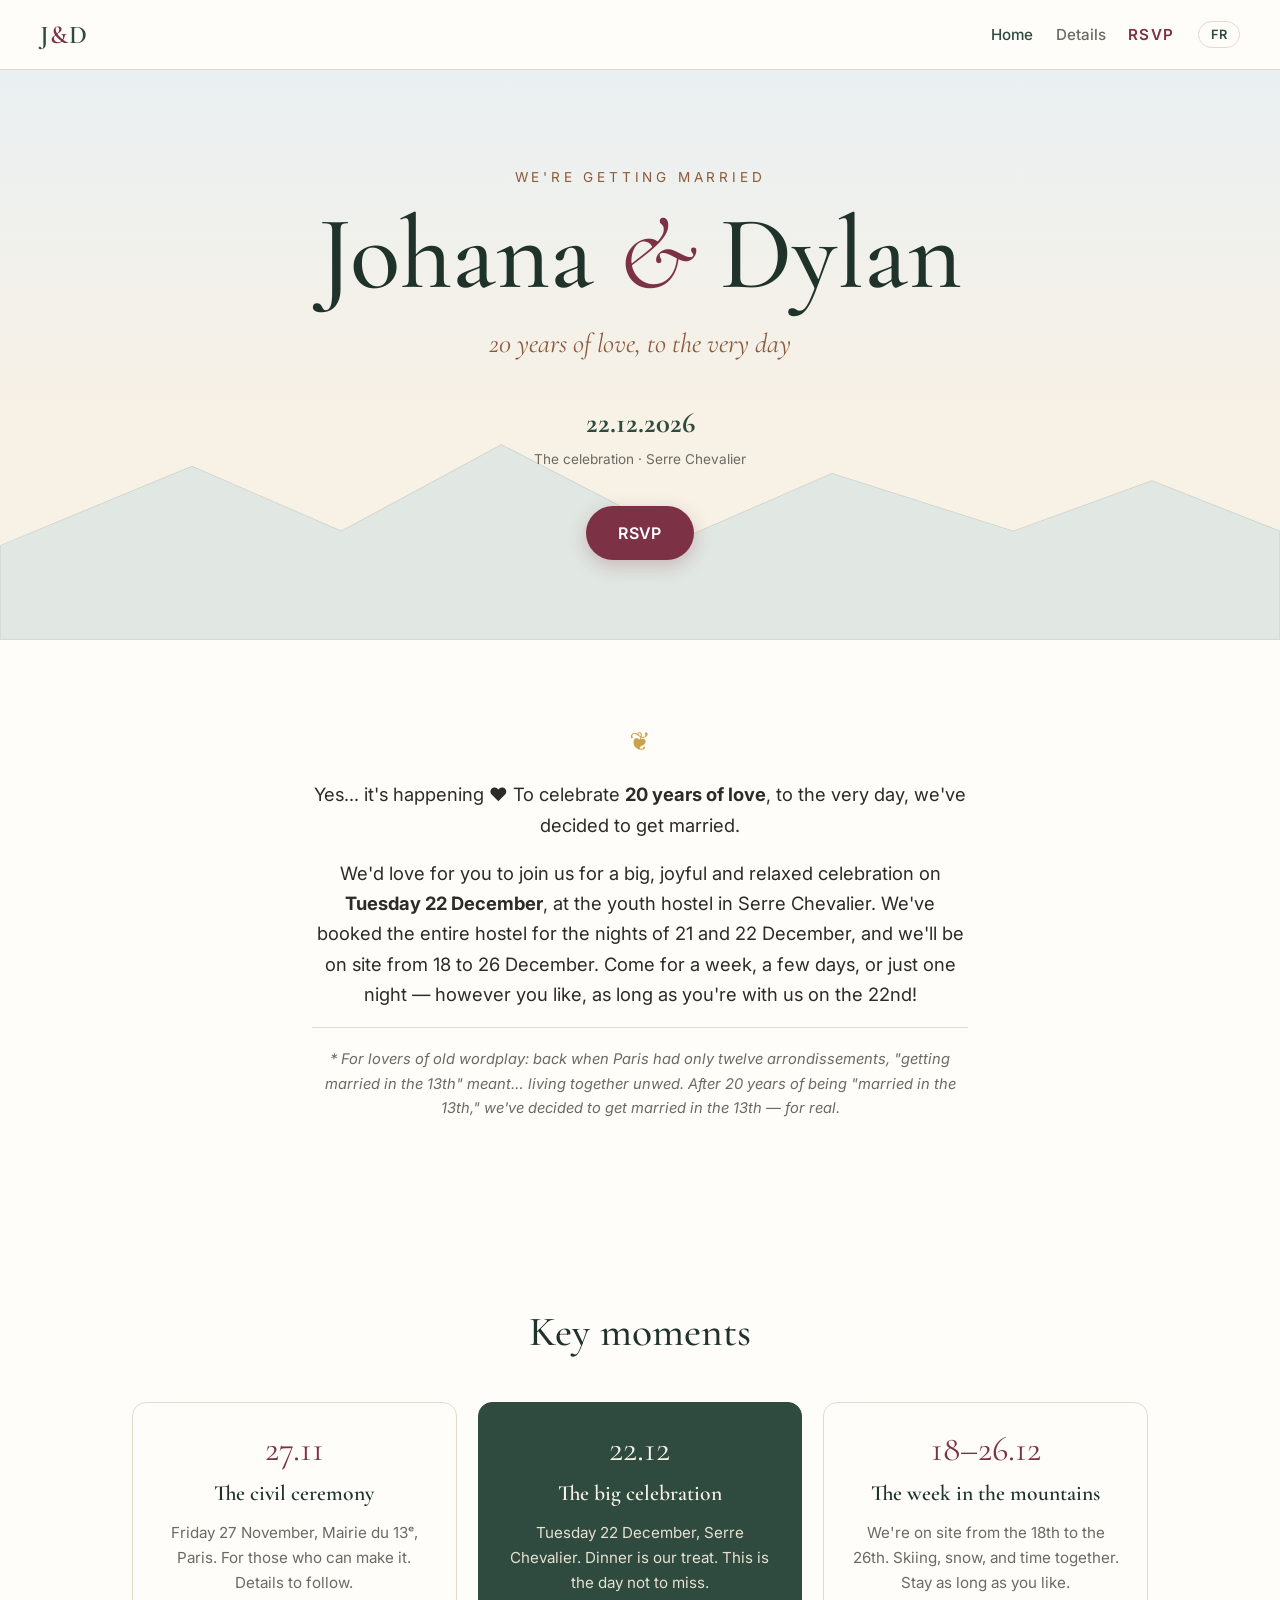
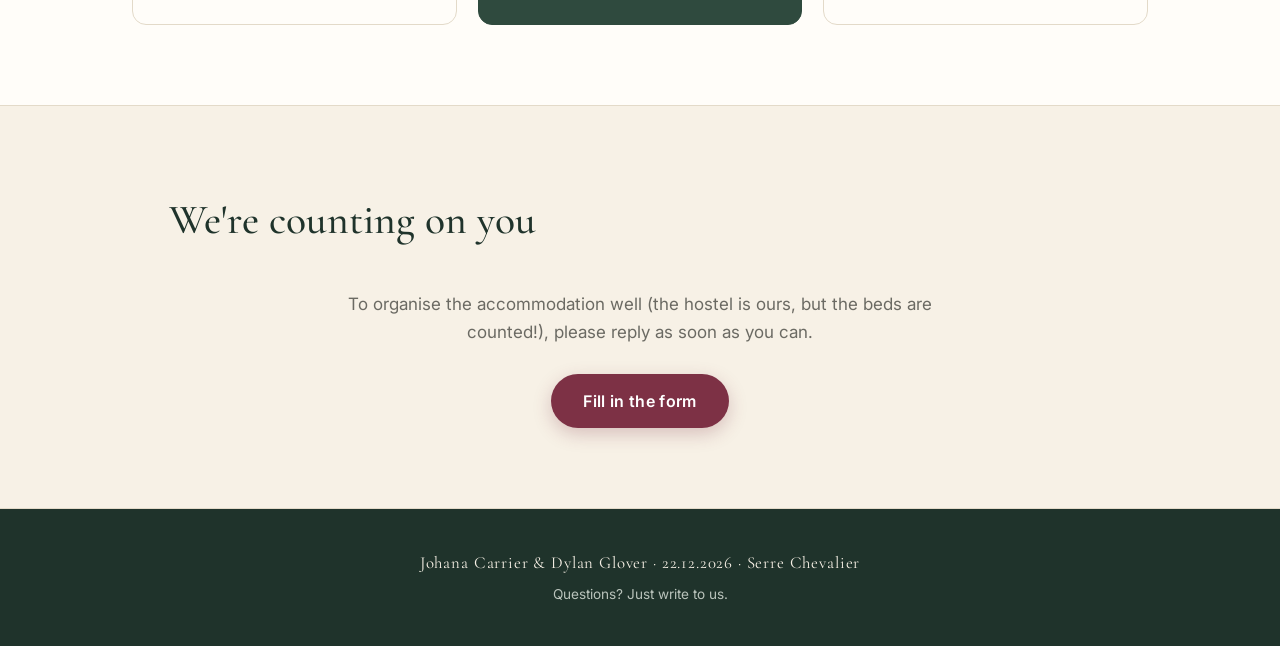
==== index.html @ 28f9acc9 "Wedding site: bilingual static site + RSVP backend + mail-merge Co-Authored-By: Claude Opus 4.8 (1M " ====
<!doctype html>
<html lang="fr" data-lang="fr">
<head>
  <meta charset="utf-8" />
  <meta name="viewport" content="width=device-width, initial-scale=1" />
  <title>Johana & Dylan · 22 décembre 2026</title>
  <meta name="description" content="Johana & Dylan se marient — 22 décembre 2026, Serre Chevalier." />
  <link rel="preconnect" href="https://fonts.googleapis.com" />
  <link rel="preconnect" href="https://fonts.gstatic.com" crossorigin />
  <link href="https://fonts.googleapis.com/css2?family=Cormorant+Garamond:ital,wght@0,400;0,500;0,600;1,400&family=Inter:wght@400;500;600&display=swap" rel="stylesheet" />
  <link rel="stylesheet" href="css/style.css" />
  <link rel="icon" href="assets/favicon.svg" />
</head>
<body>
  <!-- NAV -->
  <header class="nav">
    <a class="brand" href="index.html">J<span class="amp">&amp;</span>D</a>
    <nav class="nav-links">
      <a href="index.html" class="active"><span class="fr">Accueil</span><span class="en">Home</span></a>
      <a href="infos.html"><span class="fr">Infos pratiques</span><span class="en">Details</span></a>
      <a href="rsvp.html" class="cta-link">RSVP</a>
    </nav>
    <button class="lang-toggle" id="langToggle" aria-label="Language">
      <span class="fr">EN</span><span class="en">FR</span>
    </button>
  </header>

  <!-- HERO -->
  <section class="hero">
    <div class="peaks" aria-hidden="true">
      <svg viewBox="0 0 1200 300" preserveAspectRatio="none"><path d="M0,300 L0,170 L180,60 L320,150 L470,30 L640,160 L780,70 L950,150 L1080,80 L1200,150 L1200,300 Z"/></svg>
    </div>
    <div class="hero-inner">
      <p class="eyebrow"><span class="fr">Nous nous marions</span><span class="en">We're getting married</span></p>
      <h1 class="names">Johana <span class="amp">&amp;</span> Dylan</h1>
      <p class="tagline"><span class="fr">20 ans d'amour, jour pour jour</span><span class="en">20 years of love, to the very day</span></p>
      <div class="hero-dates">
        <div><strong>22.12.2026</strong><span class="fr">La grande fête · Serre Chevalier</span><span class="en">The celebration · Serre Chevalier</span></div>
      </div>
      <a href="rsvp.html" class="btn btn-primary">
        <span class="fr">Répondre à l'invitation</span><span class="en">RSVP</span>
      </a>
    </div>
  </section>

  <!-- STORY -->
  <section class="section story">
    <span class="ornament">❦</span>
    <div class="fr">
      <p>Et oui… ❤️ Pour célébrer <strong>20 ans d'histoire d'amour</strong>, jour pour jour, nous avons décidé de nous marier.</p>
      <p>Nous vous donnons rendez-vous pour une grande fête, joyeuse et simple, le <strong>mardi 22 décembre</strong>, à l'auberge de jeunesse de Serre Chevalier. Nous avons privatisé toute l'auberge pour les nuits des 21 et 22 décembre. Nous y serons du 18 au 26 décembre : venez une semaine, quelques jours, une nuit… comme vous voulez, du moment que vous êtes avec nous le 22 !</p>
      <p class="wink">* Pour les amoureux des vieux jeux de mots : autrefois, quand Paris ne comptait que douze arrondissements, « se marier dans le 13ᵉ » signifiait… vivre en union libre. Après 20 ans à être « mariés dans le 13ᵉ », nous avons donc décidé de… nous marier dans le 13ᵉ, pour de vrai.</p>
    </div>
    <div class="en">
      <p>Yes… it's happening ❤️ To celebrate <strong>20 years of love</strong>, to the very day, we've decided to get married.</p>
      <p>We'd love for you to join us for a big, joyful and relaxed celebration on <strong>Tuesday 22 December</strong>, at the youth hostel in Serre Chevalier. We've booked the entire hostel for the nights of 21 and 22 December, and we'll be on site from 18 to 26 December. Come for a week, a few days, or just one night — however you like, as long as you're with us on the 22nd!</p>
      <p class="wink">* For lovers of old wordplay: back when Paris had only twelve arrondissements, "getting married in the 13th" meant… living together unwed. After 20 years of being "married in the 13th," we've decided to get married in the 13th — for real.</p>
    </div>
  </section>

  <!-- KEY DATES -->
  <section class="section dates-grid">
    <h2><span class="fr">Les temps forts</span><span class="en">Key moments</span></h2>
    <div class="cards">
      <article class="card">
        <span class="card-date">27.11</span>
        <h3><span class="fr">La cérémonie civile</span><span class="en">The civil ceremony</span></h3>
        <p><span class="fr">Vendredi 27 novembre, Mairie du 13ᵉ, Paris. Pour celleux qui peuvent. Détails à venir.</span><span class="en">Friday 27 November, Mairie du 13ᵉ, Paris. For those who can make it. Details to follow.</span></p>
      </article>
      <article class="card highlight">
        <span class="card-date">22.12</span>
        <h3><span class="fr">La grande fête</span><span class="en">The big celebration</span></h3>
        <p><span class="fr">Mardi 22 décembre, Serre Chevalier. Le dîner est notre cadeau. C'est le jour à ne pas manquer.</span><span class="en">Tuesday 22 December, Serre Chevalier. Dinner is our treat. This is the day not to miss.</span></p>
      </article>
      <article class="card">
        <span class="card-date">18–26.12</span>
        <h3><span class="fr">La semaine à la montagne</span><span class="en">The week in the mountains</span></h3>
        <p><span class="fr">Nous sommes sur place du 18 au 26. Ski, neige, et du temps ensemble. Restez autant que vous voulez.</span><span class="en">We're on site from the 18th to the 26th. Skiing, snow, and time together. Stay as long as you like.</span></p>
      </article>
    </div>
  </section>

  <!-- CTA -->
  <section class="section cta-band">
    <h2><span class="fr">On compte sur vous</span><span class="en">We're counting on you</span></h2>
    <p><span class="fr">Pour organiser au mieux l'hébergement (l'auberge est privatisée mais les lits sont comptés !), merci de répondre dès que possible.</span><span class="en">To organise the accommodation well (the hostel is ours, but the beds are counted!), please reply as soon as you can.</span></p>
    <a href="rsvp.html" class="btn btn-primary"><span class="fr">Remplir le formulaire</span><span class="en">Fill in the form</span></a>
  </section>

  <footer class="footer">
    <p class="mono">Johana Carrier &amp; Dylan Glover · 22.12.2026 · Serre Chevalier</p>
    <p class="tiny"><span class="fr">Des questions ? Écrivez-nous.</span><span class="en">Questions? Just write to us.</span></p>
  </footer>

  <script src="js/main.js"></script>
</body>
</html>
---- css/style.css ----
:root{
  --pine:#2f4a3e; --pine-dark:#1f332b; --wood:#8a5a3b;
  --cream:#f7f1e6; --snow:#fffdf9; --berry:#7d3145; --gold:#c9a24b;
  --ink:#2b2b28; --muted:#6b6a63; --line:#e3dac9;
  --radius:14px; --maxw:1080px;
  --serif:"Cormorant Garamond",Georgia,serif;
  --sans:"Inter",system-ui,-apple-system,sans-serif;
}
*{box-sizing:border-box}
html,body{margin:0}
body{font-family:var(--sans);color:var(--ink);background:var(--snow);line-height:1.65;font-size:17px}
img{max-width:100%}
a{color:var(--pine);text-decoration:none}

/* language switch */
[data-lang="fr"] .en{display:none}
[data-lang="en"] .fr{display:none}

/* NAV */
.nav{position:sticky;top:0;z-index:20;display:flex;align-items:center;gap:1.5rem;
  padding:.85rem clamp(1rem,4vw,2.5rem);background:rgba(255,253,249,.9);
  backdrop-filter:blur(8px);border-bottom:1px solid var(--line)}
.brand{font-family:var(--serif);font-size:1.6rem;font-weight:600;color:var(--pine);letter-spacing:.03em}
.brand .amp{color:var(--berry)}
.nav-links{display:flex;gap:1.4rem;margin-left:auto;align-items:center;font-size:.95rem}
.nav-links a{color:var(--muted);font-weight:500}
.nav-links a.active,.nav-links a:hover{color:var(--pine)}
.cta-link{color:var(--berry)!important;font-weight:600!important;letter-spacing:.08em}
.lang-toggle{border:1px solid var(--line);background:transparent;border-radius:999px;
  padding:.3rem .75rem;font-family:var(--sans);font-weight:600;font-size:.8rem;color:var(--pine);cursor:pointer}
.lang-toggle:hover{background:var(--cream)}

/* HERO */
.hero{position:relative;overflow:hidden;background:linear-gradient(180deg,#eaf0f2 0%,var(--cream) 60%);
  padding:clamp(3rem,9vw,6rem) 1.5rem 0;text-align:center}
.peaks{position:absolute;left:0;right:0;bottom:0;height:38%;opacity:.9}
.peaks svg{width:100%;height:100%}
.peaks path{fill:#dfe6e2;stroke:#c7cfca;stroke-width:1}
.hero-inner{position:relative;z-index:2;max-width:760px;margin:0 auto;padding-bottom:5rem}
.eyebrow{font-size:.85rem;letter-spacing:.28em;text-transform:uppercase;color:var(--wood);margin:0 0 .8rem}
.names{font-family:var(--serif);font-weight:500;font-size:clamp(3rem,11vw,6.5rem);line-height:1;margin:0;color:var(--pine-dark)}
.names .amp{color:var(--berry);font-style:italic;font-weight:400}
.tagline{font-family:var(--serif);font-style:italic;font-size:clamp(1.2rem,3.5vw,1.7rem);color:var(--wood);margin:1rem 0 2rem}
.hero-dates{display:flex;justify-content:center;gap:2rem;margin-bottom:2.2rem}
.hero-dates div{display:flex;flex-direction:column;gap:.15rem}
.hero-dates strong{font-family:var(--serif);font-size:1.8rem;color:var(--pine)}
.hero-dates span{font-size:.85rem;color:var(--muted)}

/* BUTTONS */
.btn{display:inline-block;padding:.85rem 2rem;border-radius:999px;font-weight:600;font-size:1rem;
  cursor:pointer;border:none;transition:transform .12s ease,box-shadow .2s ease;letter-spacing:.02em}
.btn-primary{background:var(--berry);color:#fff;box-shadow:0 6px 18px rgba(125,49,69,.25)}
.btn-primary:hover{transform:translateY(-2px);box-shadow:0 10px 24px rgba(125,49,69,.32)}
.btn-ghost{background:transparent;border:1.5px solid var(--pine);color:var(--pine)}
.btn:disabled{opacity:.5;cursor:wait;transform:none}

/* SECTIONS */
.section{max-width:var(--maxw);margin:0 auto;padding:clamp(3rem,7vw,5rem) clamp(1.2rem,5vw,2rem)}
.section h2{font-family:var(--serif);font-size:clamp(1.8rem,5vw,2.6rem);color:var(--pine-dark);text-align:center;margin:0 0 2.2rem;font-weight:500}
.story{max-width:720px;text-align:center;font-size:1.15rem}
.story p{margin:1.1rem 0}
.ornament{display:block;font-size:1.6rem;color:var(--gold);margin-bottom:1rem}
.wink{font-size:.92rem;color:var(--muted);font-style:italic;border-top:1px solid var(--line);padding-top:1.2rem;margin-top:1.8rem}

/* CARDS */
.cards{display:grid;grid-template-columns:repeat(auto-fit,minmax(240px,1fr));gap:1.3rem}
.card{background:var(--snow);border:1px solid var(--line);border-radius:var(--radius);padding:1.8rem 1.5rem;text-align:center}
.card.highlight{background:var(--pine);color:var(--cream);border-color:var(--pine)}
.card.highlight h3,.card.highlight .card-date{color:var(--cream)}
.card.highlight p{color:#e5e0d2}
.card-date{font-family:var(--serif);font-size:2.2rem;color:var(--berry);display:block;line-height:1}
.card h3{font-family:var(--serif);font-weight:600;font-size:1.35rem;margin:.6rem 0 .5rem;color:var(--pine-dark)}
.card p{font-size:.95rem;color:var(--muted);margin:0}

/* CTA BAND */
.cta-band{text-align:center;background:var(--cream);max-width:none;border-top:1px solid var(--line);border-bottom:1px solid var(--line)}
.cta-band>*{max-width:640px;margin-left:auto;margin-right:auto}
.cta-band p{color:var(--muted);margin-bottom:1.8rem}

/* FOOTER */
.footer{text-align:center;padding:2.5rem 1.5rem;background:var(--pine-dark);color:var(--cream)}
.footer .mono{font-family:var(--serif);letter-spacing:.05em;font-size:1.05rem;margin:0 0 .4rem}
.footer .tiny{font-size:.85rem;color:#b9c3bb;margin:0}

/* ===== INFOS PAGE ===== */
.page-head{text-align:center;background:linear-gradient(180deg,#eaf0f2,var(--cream));padding:clamp(2.5rem,7vw,4rem) 1.5rem}
.page-head h1{font-family:var(--serif);font-weight:500;font-size:clamp(2.2rem,7vw,3.4rem);color:var(--pine-dark);margin:.2rem 0}
.page-head p{color:var(--wood);font-style:italic;font-family:var(--serif);font-size:1.2rem;margin:0}
.info-block{max-width:820px;margin:0 auto;padding:clamp(2rem,5vw,3rem) clamp(1.2rem,5vw,2rem);border-bottom:1px solid var(--line)}
.info-block h2{font-family:var(--serif);font-size:1.8rem;color:var(--pine);margin:0 0 1rem;display:flex;align-items:center;gap:.6rem}
.info-block h2 .ic{font-size:1.5rem}
.info-block h3{font-family:var(--serif);font-size:1.25rem;color:var(--pine-dark);margin:1.4rem 0 .4rem}
.info-block p,.info-block li{color:#43423d}
.pricetable{width:100%;border-collapse:collapse;margin:1rem 0;font-size:.97rem}
.pricetable td{padding:.6rem .5rem;border-bottom:1px solid var(--line);vertical-align:top}
.pricetable td:last-child{text-align:right;font-weight:600;color:var(--pine);white-space:nowrap}
.pill{display:inline-block;background:var(--cream);border:1px solid var(--line);border-radius:999px;padding:.15rem .7rem;font-size:.82rem;color:var(--wood);margin:.15rem .2rem}
.callout{background:var(--cream);border-left:3px solid var(--gold);border-radius:8px;padding:1rem 1.2rem;margin:1.2rem 0;font-size:.95rem}
.callout.warn{border-left-color:var(--berry)}
.roomgrid{display:grid;grid-template-columns:repeat(auto-fit,minmax(130px,1fr));gap:.8rem;margin:1rem 0}
.roomgrid .rc{background:var(--snow);border:1px solid var(--line);border-radius:10px;padding:1rem;text-align:center}
.roomgrid .rc b{font-family:var(--serif);font-size:1.8rem;color:var(--berry);display:block}
.linkrow{display:flex;flex-wrap:wrap;gap:.8rem;margin-top:1rem}
.faq details{border:1px solid var(--line);border-radius:10px;padding:.4rem 1rem;margin:.6rem 0;background:var(--snow)}
.faq summary{cursor:pointer;font-weight:600;color:var(--pine);padding:.6rem 0}
.faq p{margin:.3rem 0 .9rem}

/* ===== RSVP FORM ===== */
.form-wrap{max-width:680px;margin:0 auto;padding:clamp(1.5rem,5vw,2.5rem) clamp(1.1rem,5vw,1.8rem)}
.field{margin:1.5rem 0}
.field>label,.field .qlabel{display:block;font-weight:600;color:var(--pine-dark);margin-bottom:.5rem}
.field .hint{font-weight:400;color:var(--muted);font-size:.88rem;display:block;margin-top:.1rem}
input[type=text],input[type=email],input[type=number],textarea,select{
  width:100%;padding:.7rem .9rem;border:1px solid var(--line);border-radius:10px;font:inherit;background:var(--snow);color:var(--ink)}
input:focus,textarea:focus,select:focus{outline:none;border-color:var(--pine);box-shadow:0 0 0 3px rgba(47,74,62,.12)}
textarea{min-height:90px;resize:vertical}
.row2{display:grid;grid-template-columns:1fr 1fr;gap:1rem}
.optionset{display:flex;flex-wrap:wrap;gap:.6rem}
.optionset label{flex:1;min-width:140px;border:1px solid var(--line);border-radius:10px;padding:.7rem .9rem;cursor:pointer;background:var(--snow);transition:.15s}
.optionset input{position:absolute;opacity:0}
.optionset label:has(input:checked){border-color:var(--berry);background:#fdf3f5;box-shadow:0 0 0 2px rgba(125,49,69,.15)}
.nights{display:grid;grid-template-columns:repeat(auto-fit,minmax(72px,1fr));gap:.5rem}
.nights label{text-align:center;border:1px solid var(--line);border-radius:10px;padding:.6rem .2rem;cursor:pointer;font-size:.85rem;background:var(--snow)}
.nights label:has(input:checked){border-color:var(--pine);background:var(--pine);color:var(--cream)}
.nights label b{display:block;font-family:var(--serif);font-size:1.3rem}
.nights input{position:absolute;opacity:0}
.conditional{display:none}
.conditional.show{display:block;animation:fade .3s ease}
@keyframes fade{from{opacity:0;transform:translateY(-4px)}to{opacity:1}}
.form-note{font-size:.88rem;color:var(--muted);background:var(--cream);border-radius:10px;padding:.9rem 1.1rem;margin:1.2rem 0}
.msg{padding:1rem 1.2rem;border-radius:10px;margin:1rem 0;display:none}
.msg.err{display:block;background:#fbeaee;color:var(--berry);border:1px solid #e6c3cd}
.thankyou{display:none;text-align:center;padding:3rem 1rem}
.thankyou.show{display:block}
.thankyou .big{font-family:var(--serif);font-size:2.4rem;color:var(--pine);margin:.5rem 0}
.submitrow{text-align:center;margin-top:2rem}

@media(max-width:560px){
  .hero-dates{flex-direction:column;gap:.8rem}
  .row2{grid-template-columns:1fr}
  .nav-links{gap:1rem}
  body{font-size:16px}
}
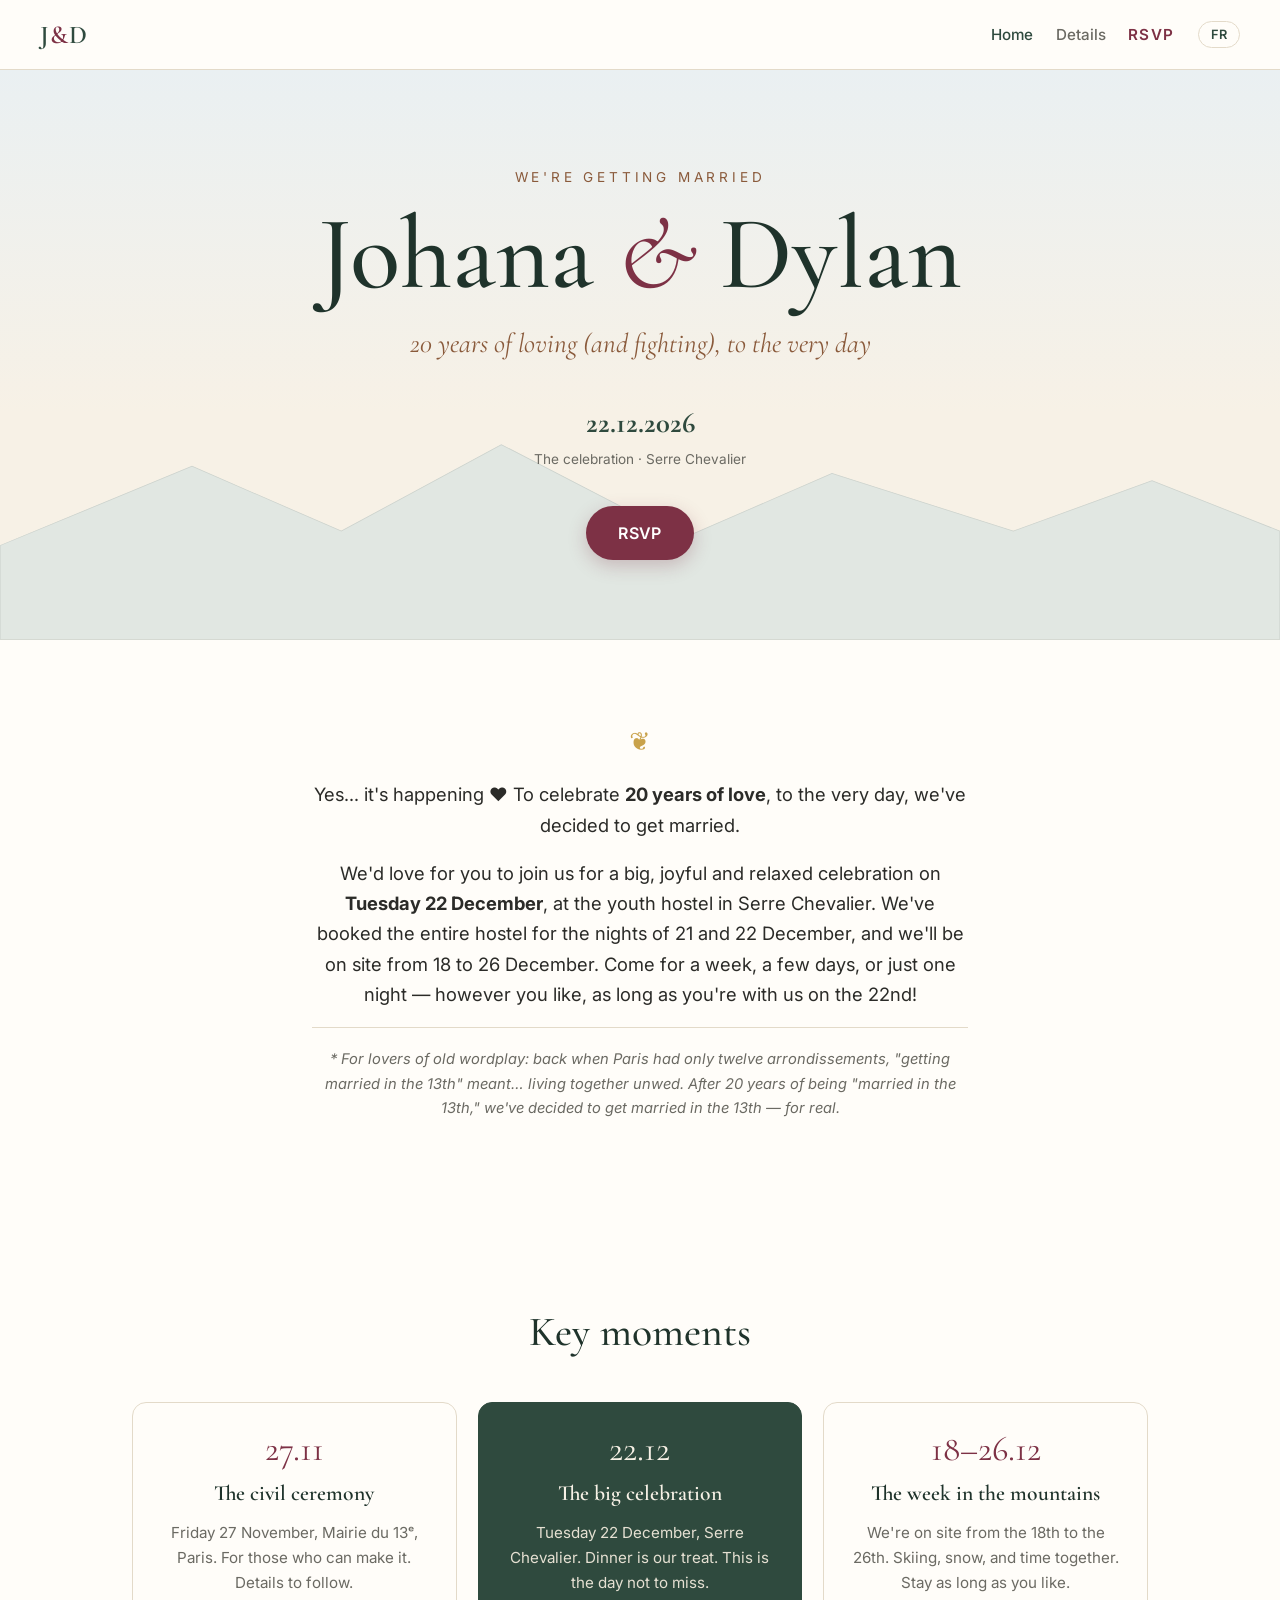
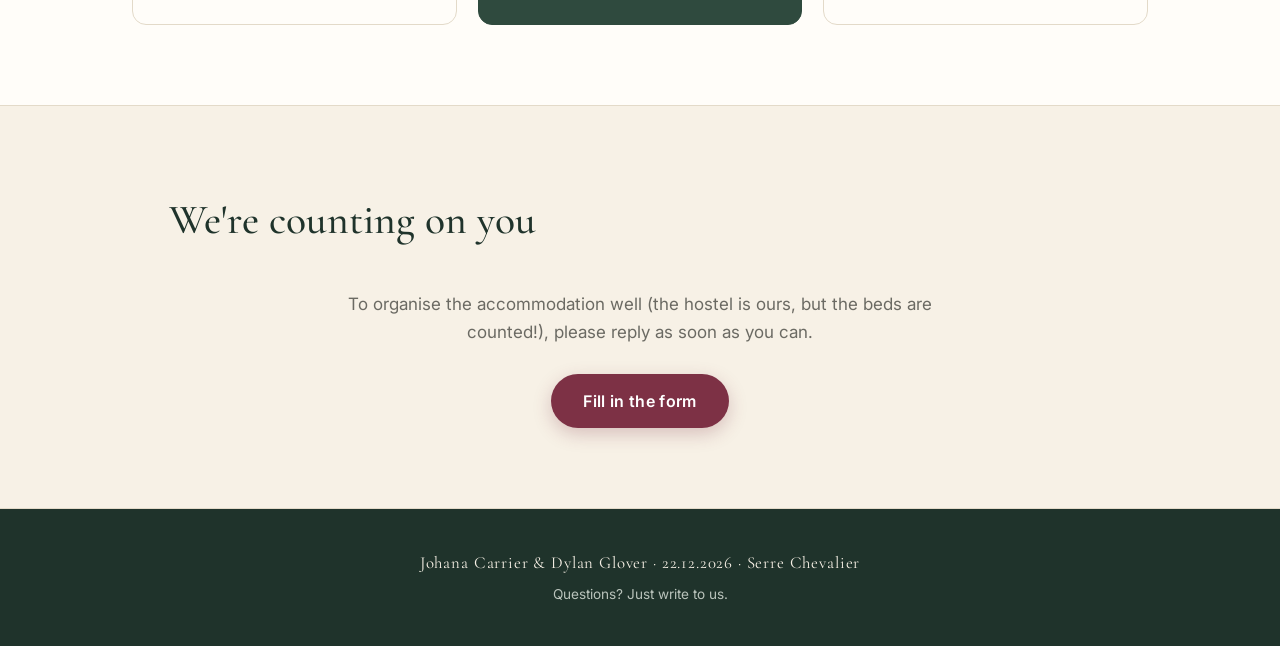
==== commit f72fc387: "Update wedding tagline with additional context" ====
--- a/index.html
+++ b/index.html
@@ -33,7 +33,7 @@
     <div class="hero-inner">
       <p class="eyebrow"><span class="fr">Nous nous marions</span><span class="en">We're getting married</span></p>
       <h1 class="names">Johana <span class="amp">&amp;</span> Dylan</h1>
-      <p class="tagline"><span class="fr">20 ans d'amour, jour pour jour</span><span class="en">20 years of love, to the very day</span></p>
+      <p class="tagline"><span class="fr">20 ans d'amour (et de chamailleries), jour pour jour</span><span class="en">20 years of loving (and fighting), to the very day</span></p>
       <div class="hero-dates">
         <div><strong>22.12.2026</strong><span class="fr">La grande fête · Serre Chevalier</span><span class="en">The celebration · Serre Chevalier</span></div>
       </div>
--- a/css/style.css
+++ b/css/style.css
@@ -101,6 +101,20 @@
 .roomgrid .rc{background:var(--snow);border:1px solid var(--line);border-radius:10px;padding:1rem;text-align:center}
 .roomgrid .rc b{font-family:var(--serif);font-size:1.8rem;color:var(--berry);display:block}
 .linkrow{display:flex;flex-wrap:wrap;gap:.8rem;margin-top:1rem}
+/* discover tiles + photo gallery */
+.tiles{display:grid;grid-template-columns:repeat(auto-fit,minmax(160px,1fr));gap:1rem;margin-top:1.3rem}
+.tile{position:relative;display:flex;flex-direction:column;justify-content:flex-end;min-height:150px;border-radius:14px;
+  padding:1rem 1.1rem;color:#fff;text-decoration:none;overflow:hidden;box-shadow:0 6px 16px rgba(0,0,0,.12);transition:transform .15s}
+.tile:hover{transform:translateY(-3px)}
+.tile .emoji{font-size:1.8rem}
+.tile .cap{font-family:var(--serif);font-size:1.25rem;font-weight:600;margin-top:.15rem;color:#fff}
+.tile .sub{font-size:.78rem;opacity:.92}
+.tile.t1{background:linear-gradient(160deg,#4a7ba6,#2f4a3e)}
+.tile.t2{background:linear-gradient(160deg,#8a5a3b,#4a2f1d)}
+.tile.t3{background:linear-gradient(160deg,#6c8ea0,#2f4a3e)}
+.tile.t4{background:linear-gradient(160deg,#7d3145,#4a1d2a)}
+.gallery{display:grid;grid-template-columns:repeat(auto-fit,minmax(150px,1fr));gap:.7rem;margin-top:1.3rem}
+.gallery img{width:100%;height:150px;object-fit:cover;border-radius:12px;border:1px solid var(--line);display:block}
 .faq details{border:1px solid var(--line);border-radius:10px;padding:.4rem 1rem;margin:.6rem 0;background:var(--snow)}
 .faq summary{cursor:pointer;font-weight:600;color:var(--pine);padding:.6rem 0}
 .faq p{margin:.3rem 0 .9rem}
@@ -122,7 +136,9 @@
 .nights{display:grid;grid-template-columns:repeat(auto-fit,minmax(72px,1fr));gap:.5rem}
 .nights label{text-align:center;border:1px solid var(--line);border-radius:10px;padding:.6rem .2rem;cursor:pointer;font-size:.85rem;background:var(--snow)}
 .nights label:has(input:checked){border-color:var(--pine);background:var(--pine);color:var(--cream)}
-.nights label b{display:block;font-family:var(--serif);font-size:1.3rem}
+.nights label b{display:block;font-family:var(--serif);font-size:1.3rem;line-height:1.1}
+.nights label .dow{display:block;font-size:.72rem;font-weight:600;letter-spacing:.03em;opacity:.75}
+.nights label .mth{display:block;font-size:.7rem;opacity:.7}
 .nights input{position:absolute;opacity:0}
 .conditional{display:none}
 .conditional.show{display:block;animation:fade .3s ease}
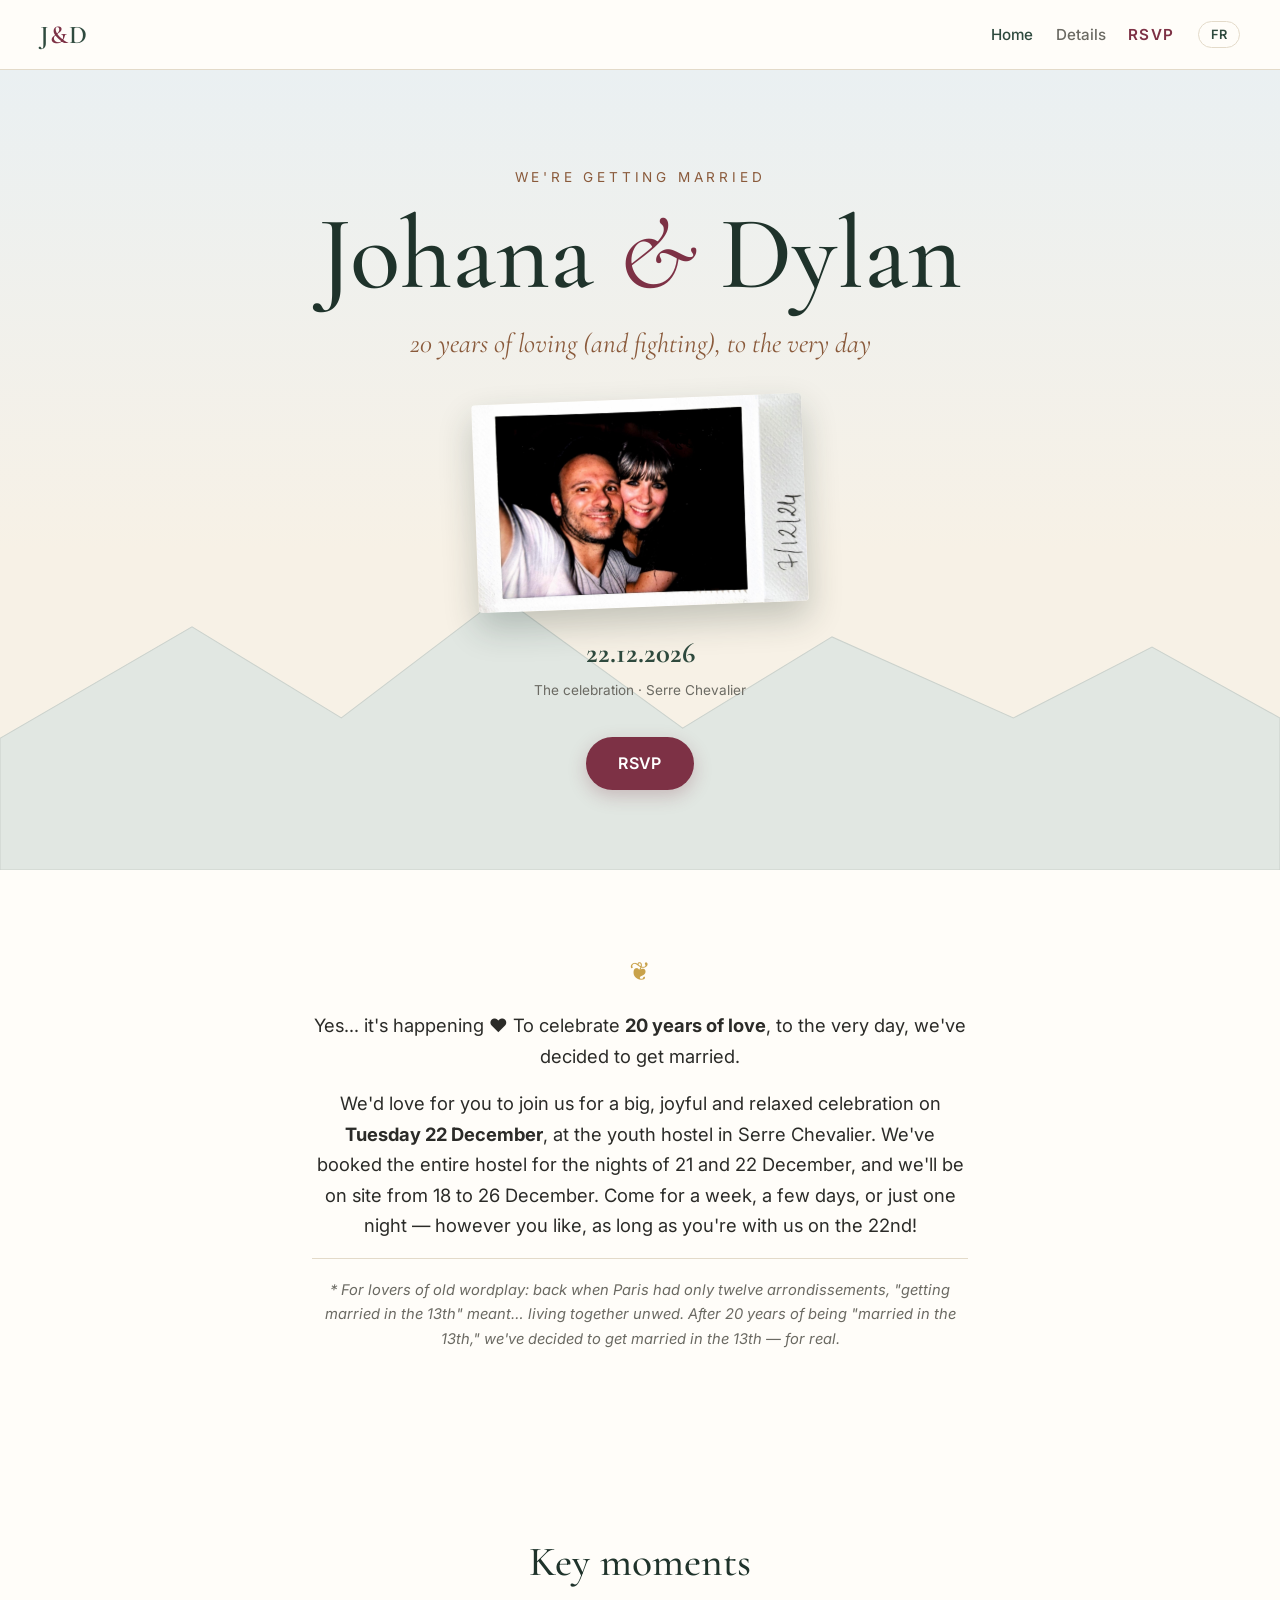
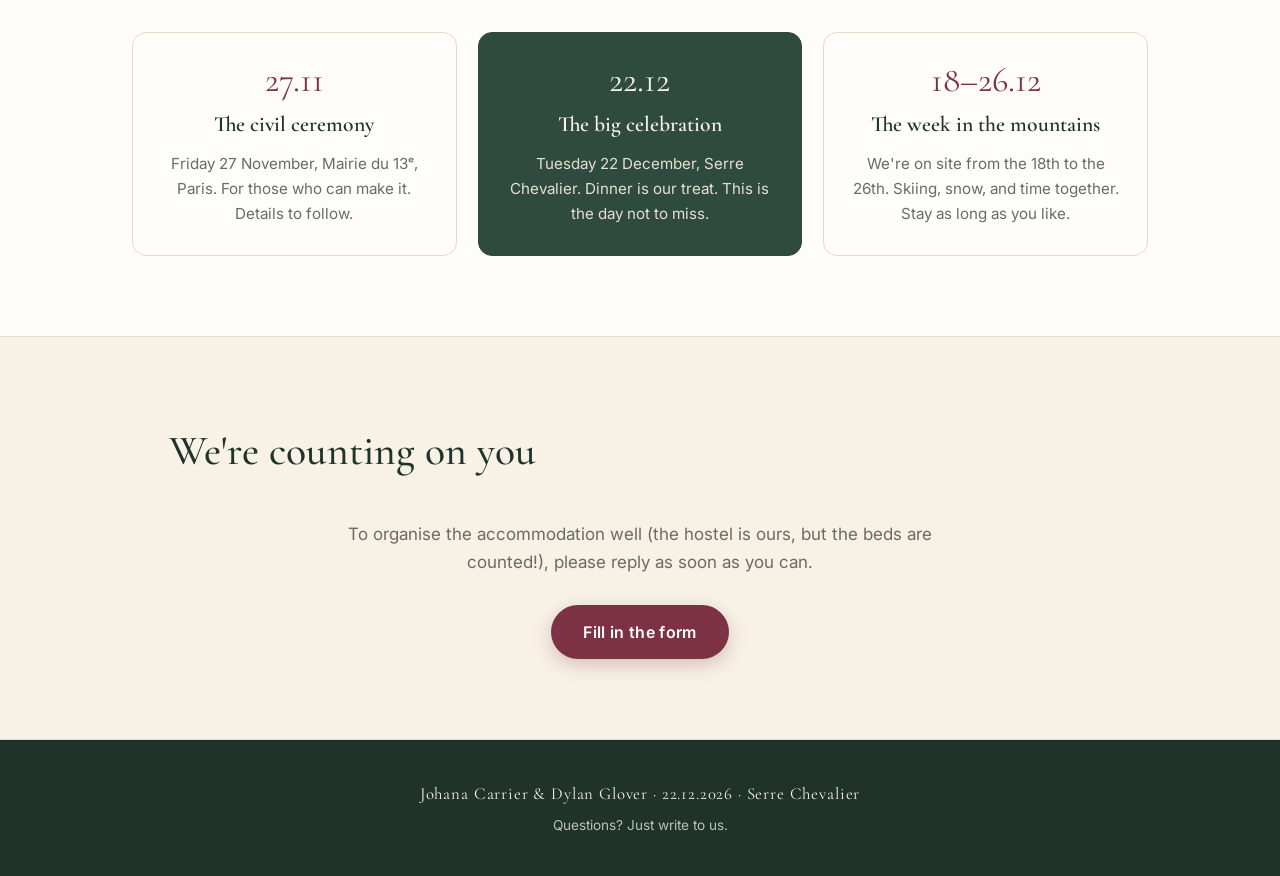
==== commit ff7cc9aa: "Add couple polaroid to home hero" ====
--- a/index.html
+++ b/index.html
@@ -34,6 +34,7 @@
       <p class="eyebrow"><span class="fr">Nous nous marions</span><span class="en">We're getting married</span></p>
       <h1 class="names">Johana <span class="amp">&amp;</span> Dylan</h1>
       <p class="tagline"><span class="fr">20 ans d'amour (et de chamailleries), jour pour jour</span><span class="en">20 years of loving (and fighting), to the very day</span></p>
+      <img class="hero-photo" src="assets/couple.jpg" alt="Johana &amp; Dylan" loading="lazy" />
       <div class="hero-dates">
         <div><strong>22.12.2026</strong><span class="fr">La grande fête · Serre Chevalier</span><span class="en">The celebration · Serre Chevalier</span></div>
       </div>
--- a/css/style.css
+++ b/css/style.css
@@ -41,7 +41,10 @@
 .names{font-family:var(--serif);font-weight:500;font-size:clamp(3rem,11vw,6.5rem);line-height:1;margin:0;color:var(--pine-dark)}
 .names .amp{color:var(--berry);font-style:italic;font-weight:400}
 .tagline{font-family:var(--serif);font-style:italic;font-size:clamp(1.2rem,3.5vw,1.7rem);color:var(--wood);margin:1rem 0 2rem}
-.hero-dates{display:flex;justify-content:center;gap:2rem;margin-bottom:2.2rem}
+.hero-photo{display:block;width:min(330px,74vw);margin:1.7rem auto .4rem;transform:rotate(-2.2deg);
+  border-radius:4px;box-shadow:0 16px 34px rgba(31,51,43,.24);transition:transform .3s ease}
+.hero-photo:hover{transform:rotate(0deg) scale(1.02)}
+.hero-dates{display:flex;justify-content:center;gap:2rem;margin:1.4rem 0 2.2rem}
 .hero-dates div{display:flex;flex-direction:column;gap:.15rem}
 .hero-dates strong{font-family:var(--serif);font-size:1.8rem;color:var(--pine)}
 .hero-dates span{font-size:.85rem;color:var(--muted)}
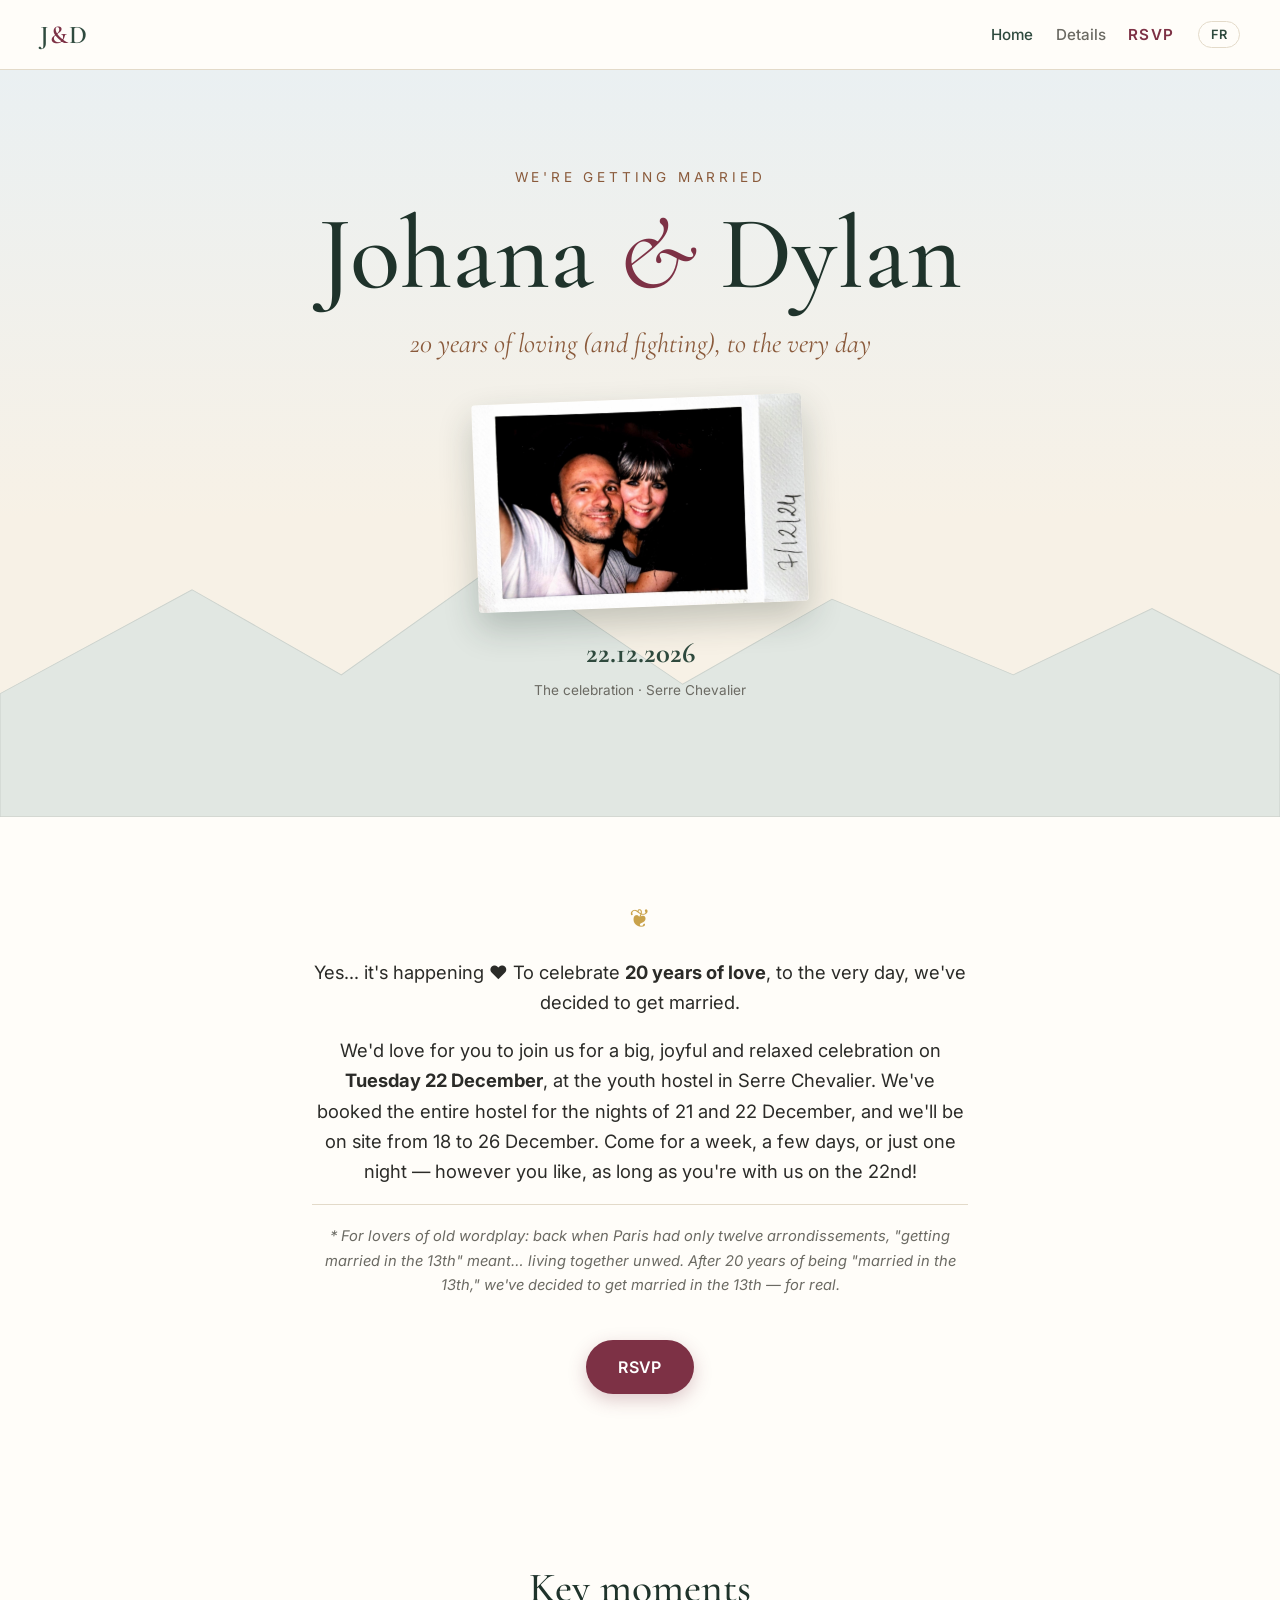
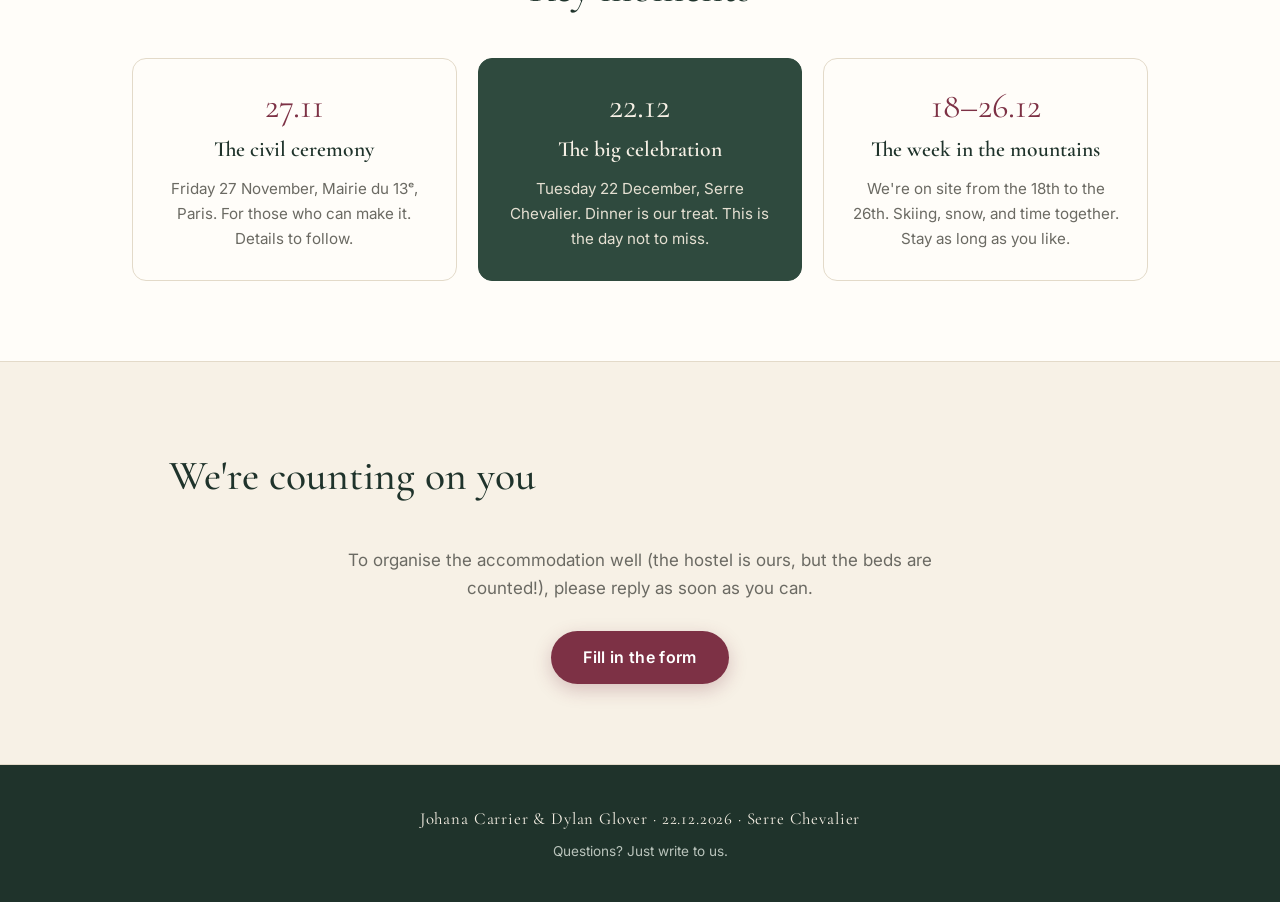
==== commit 9ac1462f: "Move primary RSVP button below the story text so guests read it first" ====
--- a/index.html
+++ b/index.html
@@ -38,9 +38,6 @@
       <div class="hero-dates">
         <div><strong>22.12.2026</strong><span class="fr">La grande fête · Serre Chevalier</span><span class="en">The celebration · Serre Chevalier</span></div>
       </div>
-      <a href="rsvp.html" class="btn btn-primary">
-        <span class="fr">Répondre à l'invitation</span><span class="en">RSVP</span>
-      </a>
     </div>
   </section>
 
@@ -57,6 +54,9 @@
       <p>We'd love for you to join us for a big, joyful and relaxed celebration on <strong>Tuesday 22 December</strong>, at the youth hostel in Serre Chevalier. We've booked the entire hostel for the nights of 21 and 22 December, and we'll be on site from 18 to 26 December. Come for a week, a few days, or just one night — however you like, as long as you're with us on the 22nd!</p>
       <p class="wink">* For lovers of old wordplay: back when Paris had only twelve arrondissements, "getting married in the 13th" meant… living together unwed. After 20 years of being "married in the 13th," we've decided to get married in the 13th — for real.</p>
     </div>
+    <a href="rsvp.html" class="btn btn-primary" style="margin-top:1.6rem">
+      <span class="fr">Répondre à l'invitation</span><span class="en">RSVP</span>
+    </a>
   </section>
 
   <!-- KEY DATES -->
